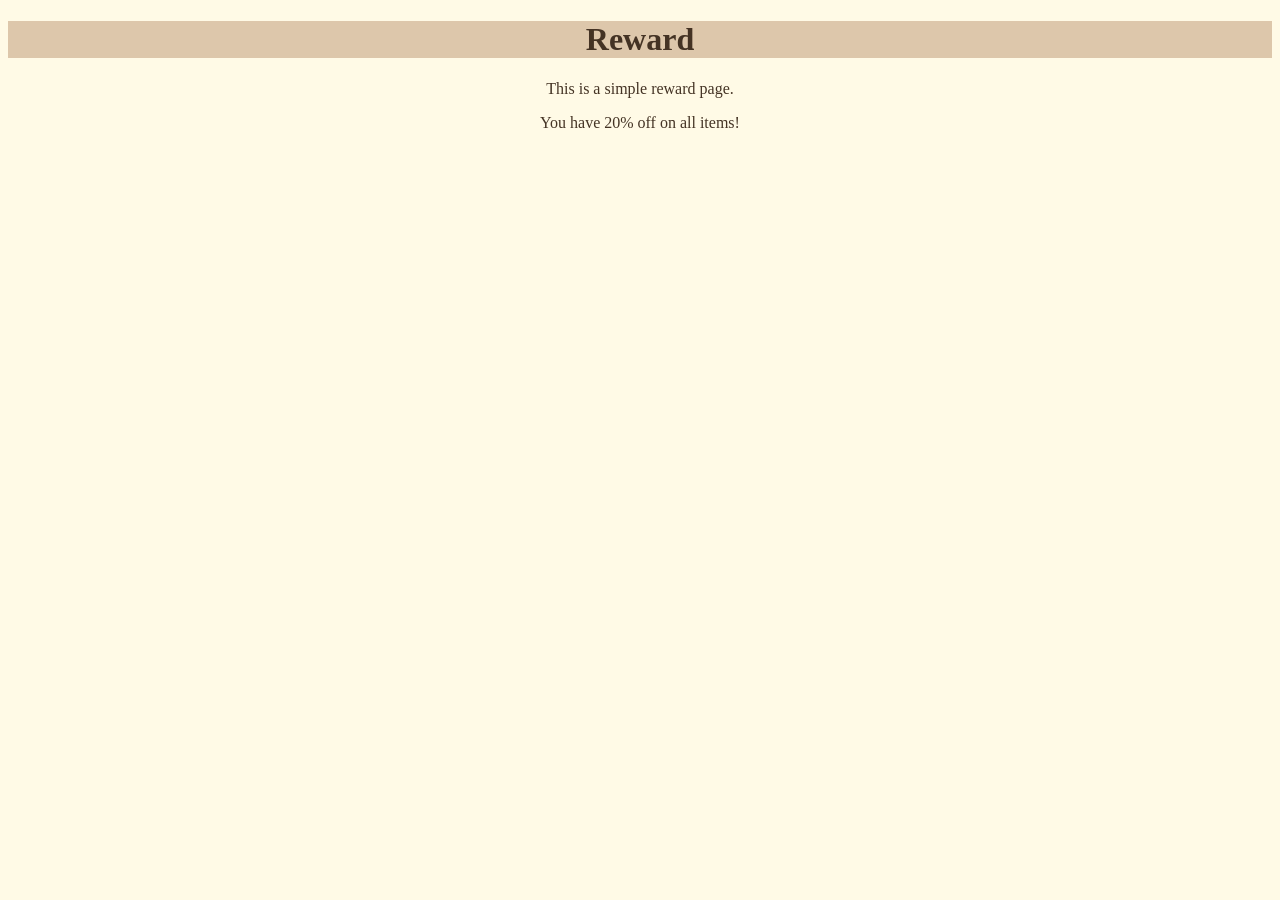
==== index.html @ c95d53cd "website start progress" ====
<!DOCTYPE html>
<html lang="en">
<head>
    <meta charset="UTF-8">
    <title>Reward</title>
    <link rel="stylesheet" href="style.css">

</head>
<body>
    <h1>Reward</h1>
    <p>This is a simple reward page.</p>
    <p id="rewardMessage">reward points</p>
</body>
<script src="script.js"></script>
---- style.css ----
body {
    height: 100%;
    color: rgb(68, 51, 36);
    background-color: rgb(255, 250, 230);
    text-align: center;
    justify-content: center;
    align-items: center;
}

h1{
    background-color: rgb(221, 199, 171);
}
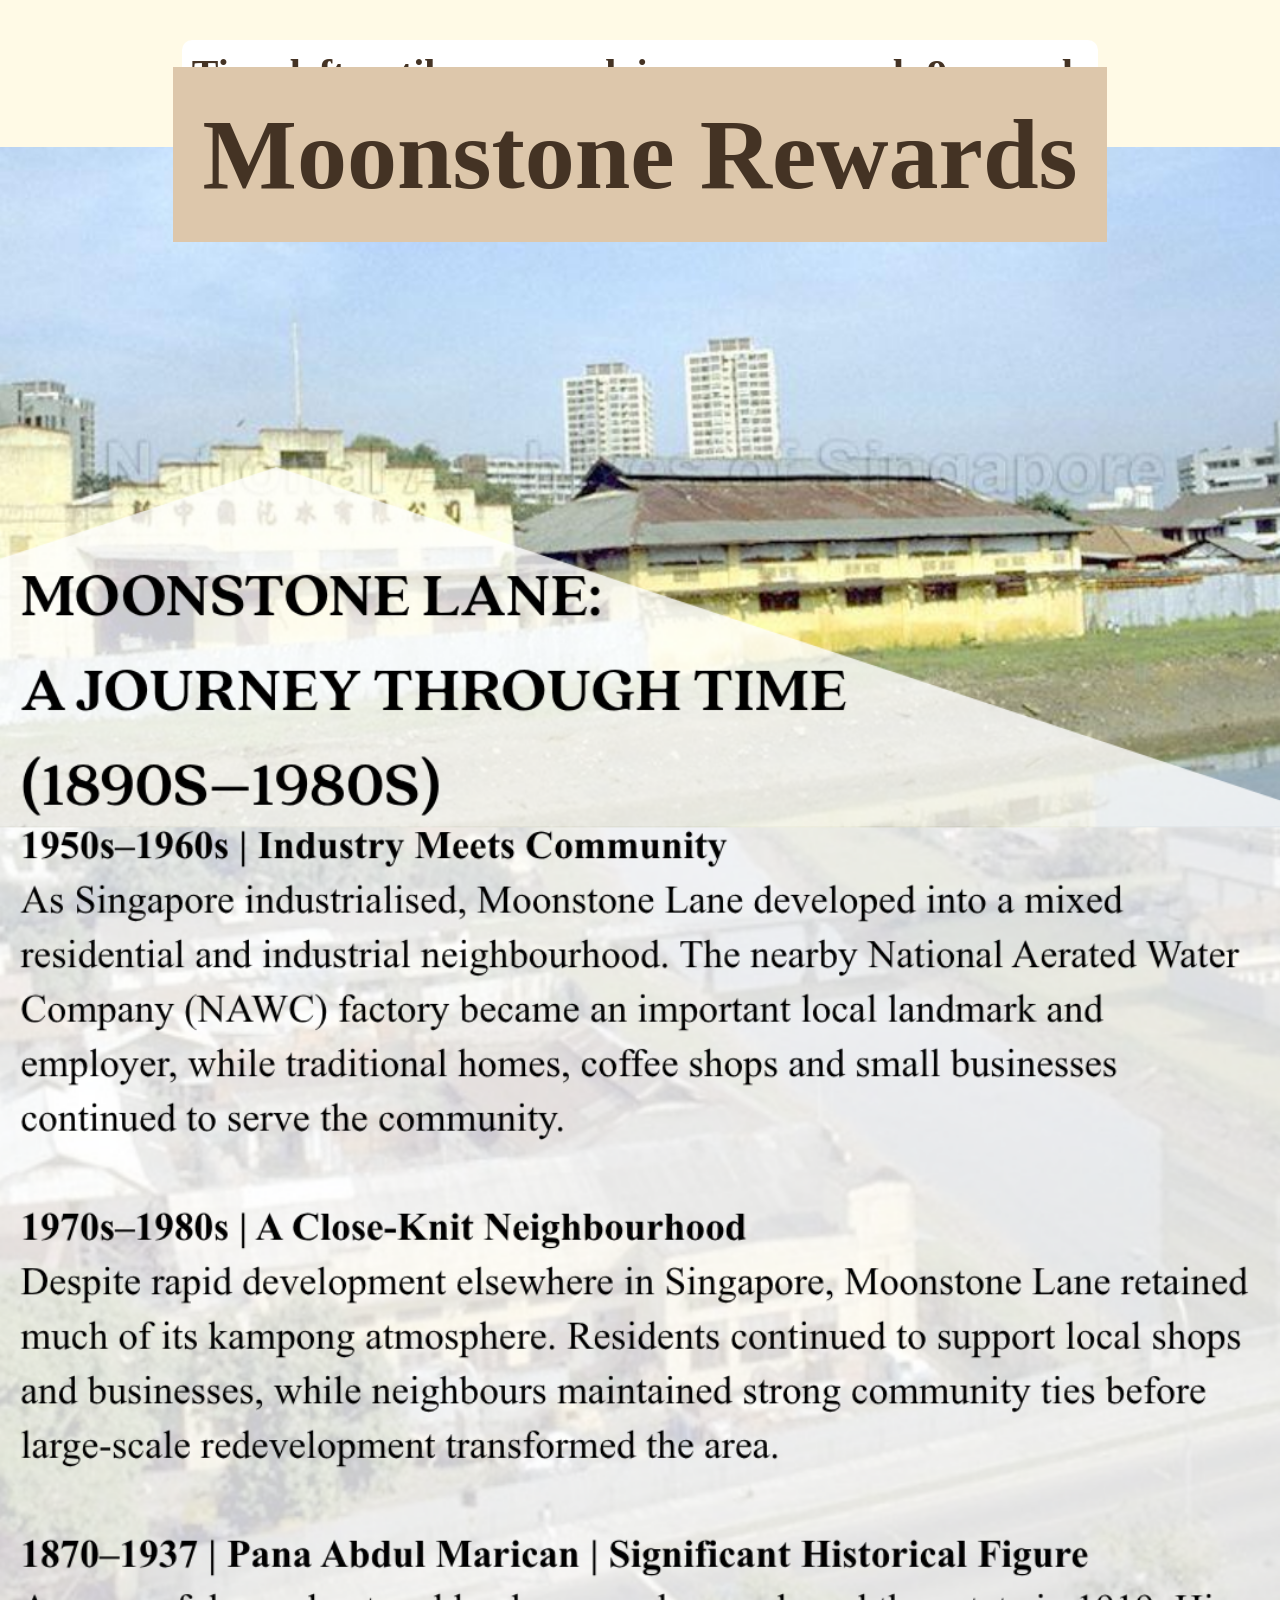
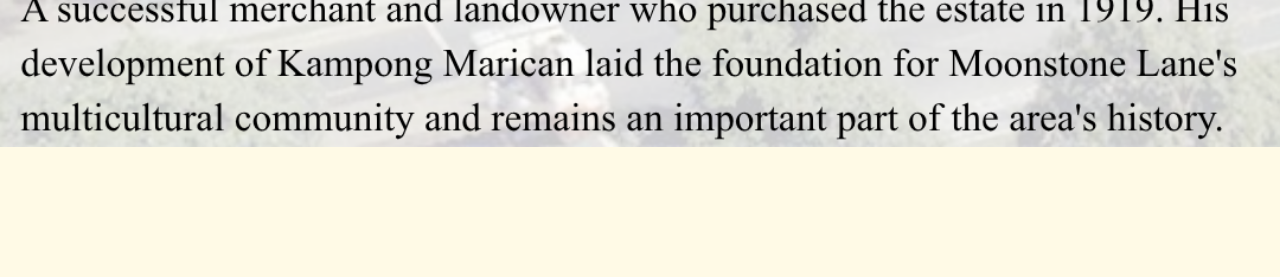
==== commit da9d5540: "renamed moonstone page to index" ====
--- a/index.html
+++ b/index.html
@@ -2,13 +2,16 @@
 <html lang="en">
 <head>
     <meta charset="UTF-8">
-    <title>Reward</title>
+    <title>Moonstone Rewards</title>
     <link rel="stylesheet" href="style.css">
 
 </head>
 <body>
-    <h1>Reward</h1>
-    <p>This is a simple reward page.</p>
-    <p id="rewardMessage">reward points</p>
+    <h1>Moonstone Rewards</h1>
+    <p id="timeLeft">Time left until you can claim your reward: </p>
+    <img id="moonstoneAd" src="posters/MoonstoneLane.png" alt="Moonstone" width=100% height=auto>
+    
+    <button id="claimRewardButton" style="display: none;">Claim Reward</button>
+    <p id="rewardMessage"></p>
 </body>
 <script src="script.js"></script>
--- a/style.css
+++ b/style.css
@@ -1,12 +1,44 @@
 body {
-    height: 100%;
+    display: flex;
+    flex-direction: column;
+    min-height: 100vh;
+    margin: 0;
     color: rgb(68, 51, 36);
     background-color: rgb(255, 250, 230);
     text-align: center;
     justify-content: center;
     align-items: center;
+    font-size: 50px;
 }
 
 h1{
     background-color: rgb(221, 199, 171);
+    padding: 30px;
+    position: fixed;
+    top: 0;
+}
+
+img {
+    max-width: 100%;
+    height: auto;
+    margin-bottom: 30px;
+}
+
+#claimRewardButton {
+    font-size: 40px;
+    font-weight: bold;
+    color: rgb(68, 51, 36);
+    border-radius: 10px;
+    background: #fff;
+    padding: 20px;
+    display: inline-block;
+}
+#timeLeft {
+    font-size: 40px;
+    font-weight: bold;
+    color: rgb(68, 51, 36);
+    border-radius: 10px;
+    background: #fff;
+    padding: 10px;
+    display: inline-block;
 }
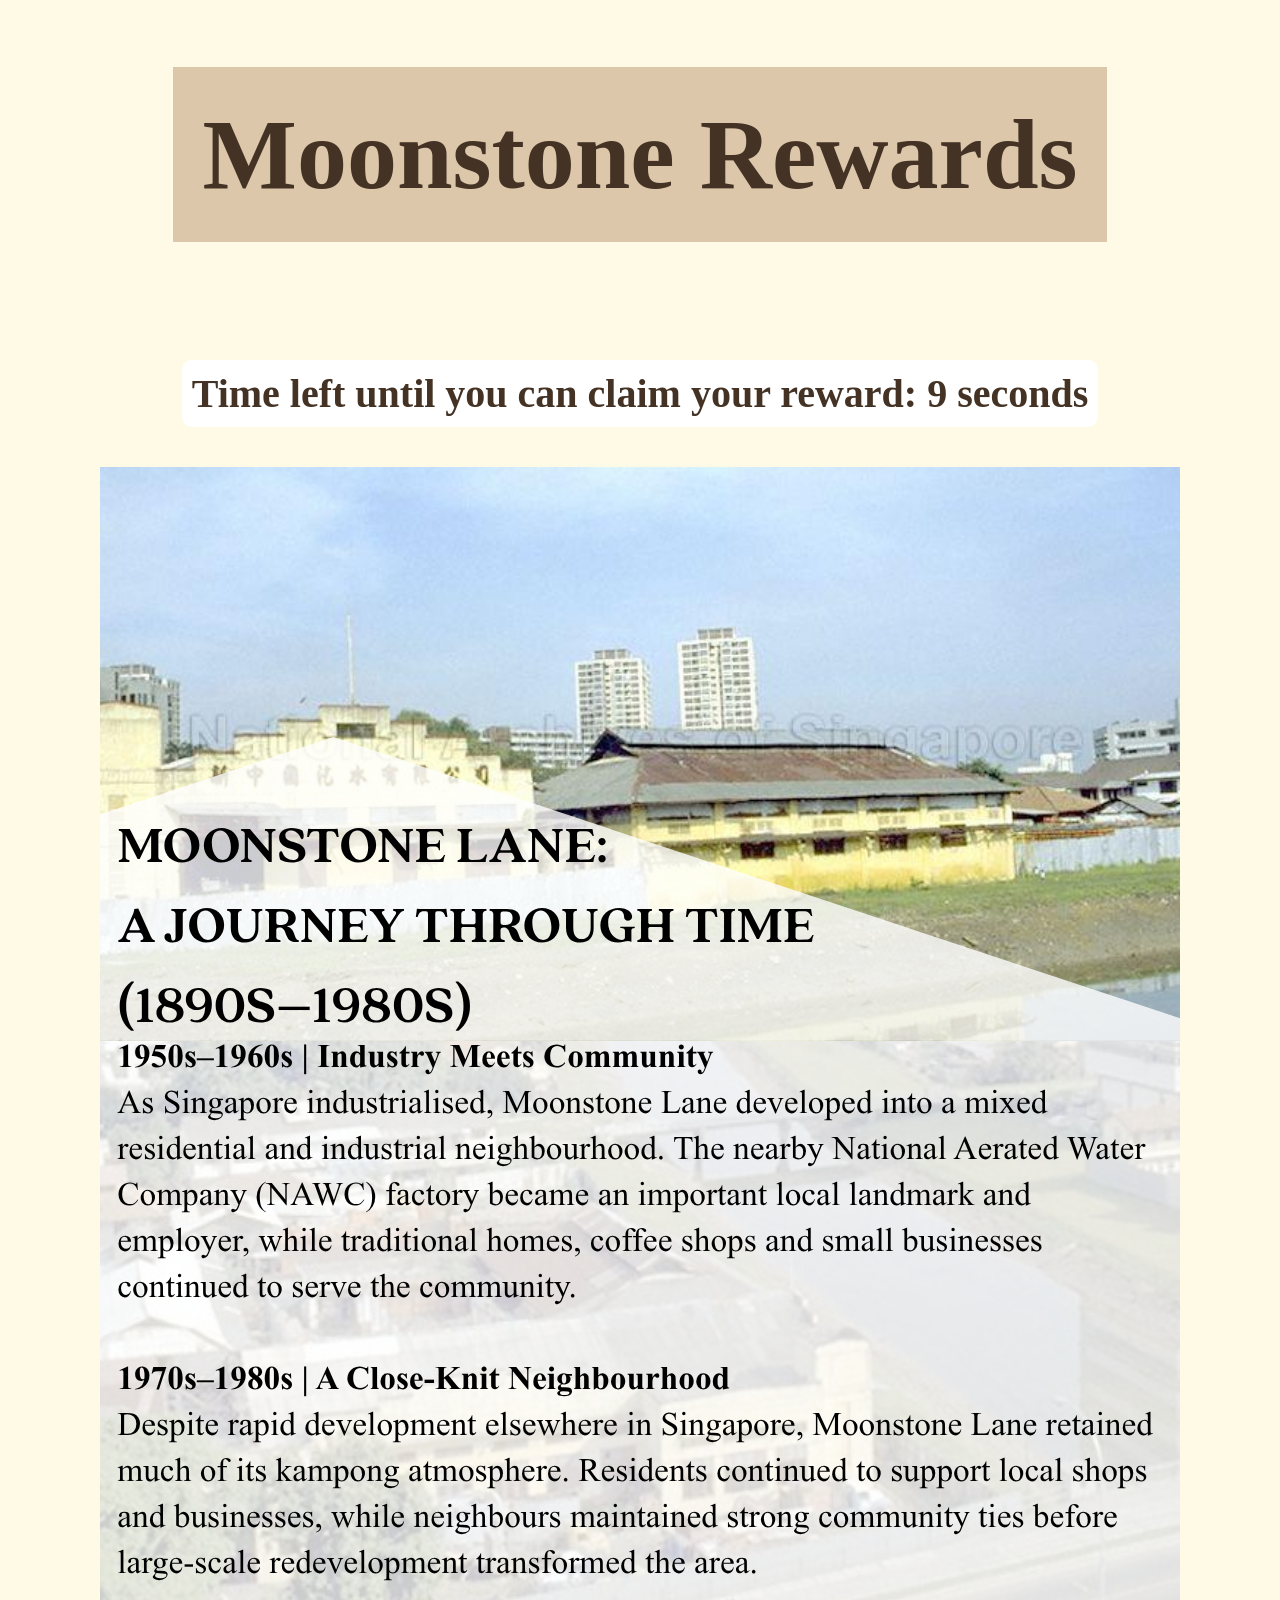
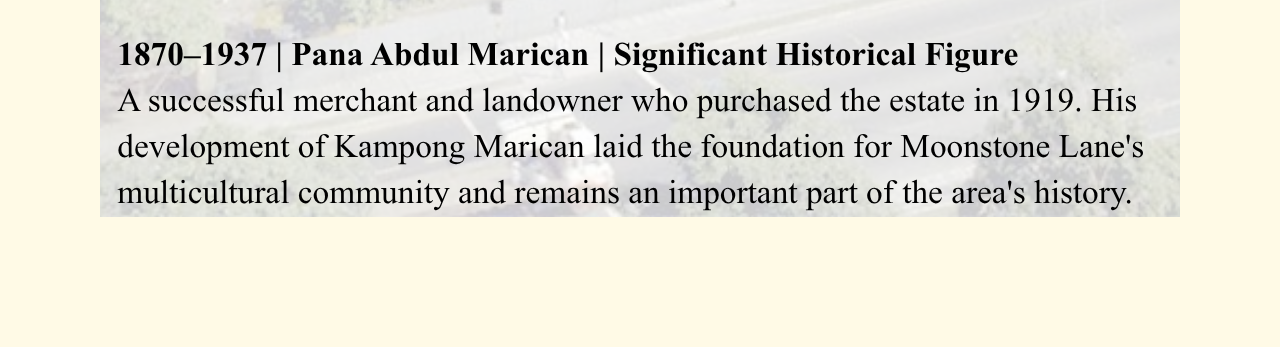
==== commit 8e1baec4: "fixed header blocking text" ====
--- a/index.html
+++ b/index.html
@@ -8,10 +8,13 @@
 </head>
 <body>
     <h1>Moonstone Rewards</h1>
-    <p id="timeLeft">Time left until you can claim your reward: </p>
-    <img id="moonstoneAd" src="posters/MoonstoneLane.png" alt="Moonstone" width=100% height=auto>
-    
-    <button id="claimRewardButton" style="display: none;">Claim Reward</button>
-    <p id="rewardMessage"></p>
+    <div id="rewardContainer">
+        <p id="timeLeft">Time left until you can claim your reward: </p>
+        <img id="moonstoneAd" src="posters/MoonstoneLane.png" alt="Moonstone" width=100% height=auto>
+        
+        <button id="claimRewardButton" style="display: none;">Claim Reward</button>
+        <p id="rewardMessage"></p>
+    </div>
+
 </body>
 <script src="script.js"></script>
--- a/style.css
+++ b/style.css
@@ -11,6 +11,13 @@
     font-size: 50px;
 }
 
+#rewardContainer {
+    margin-top: 25%;
+    display: flex;
+    flex-direction: column;
+    align-items: center;
+    justify-content: center;
+}
 h1{
     background-color: rgb(221, 199, 171);
     padding: 30px;
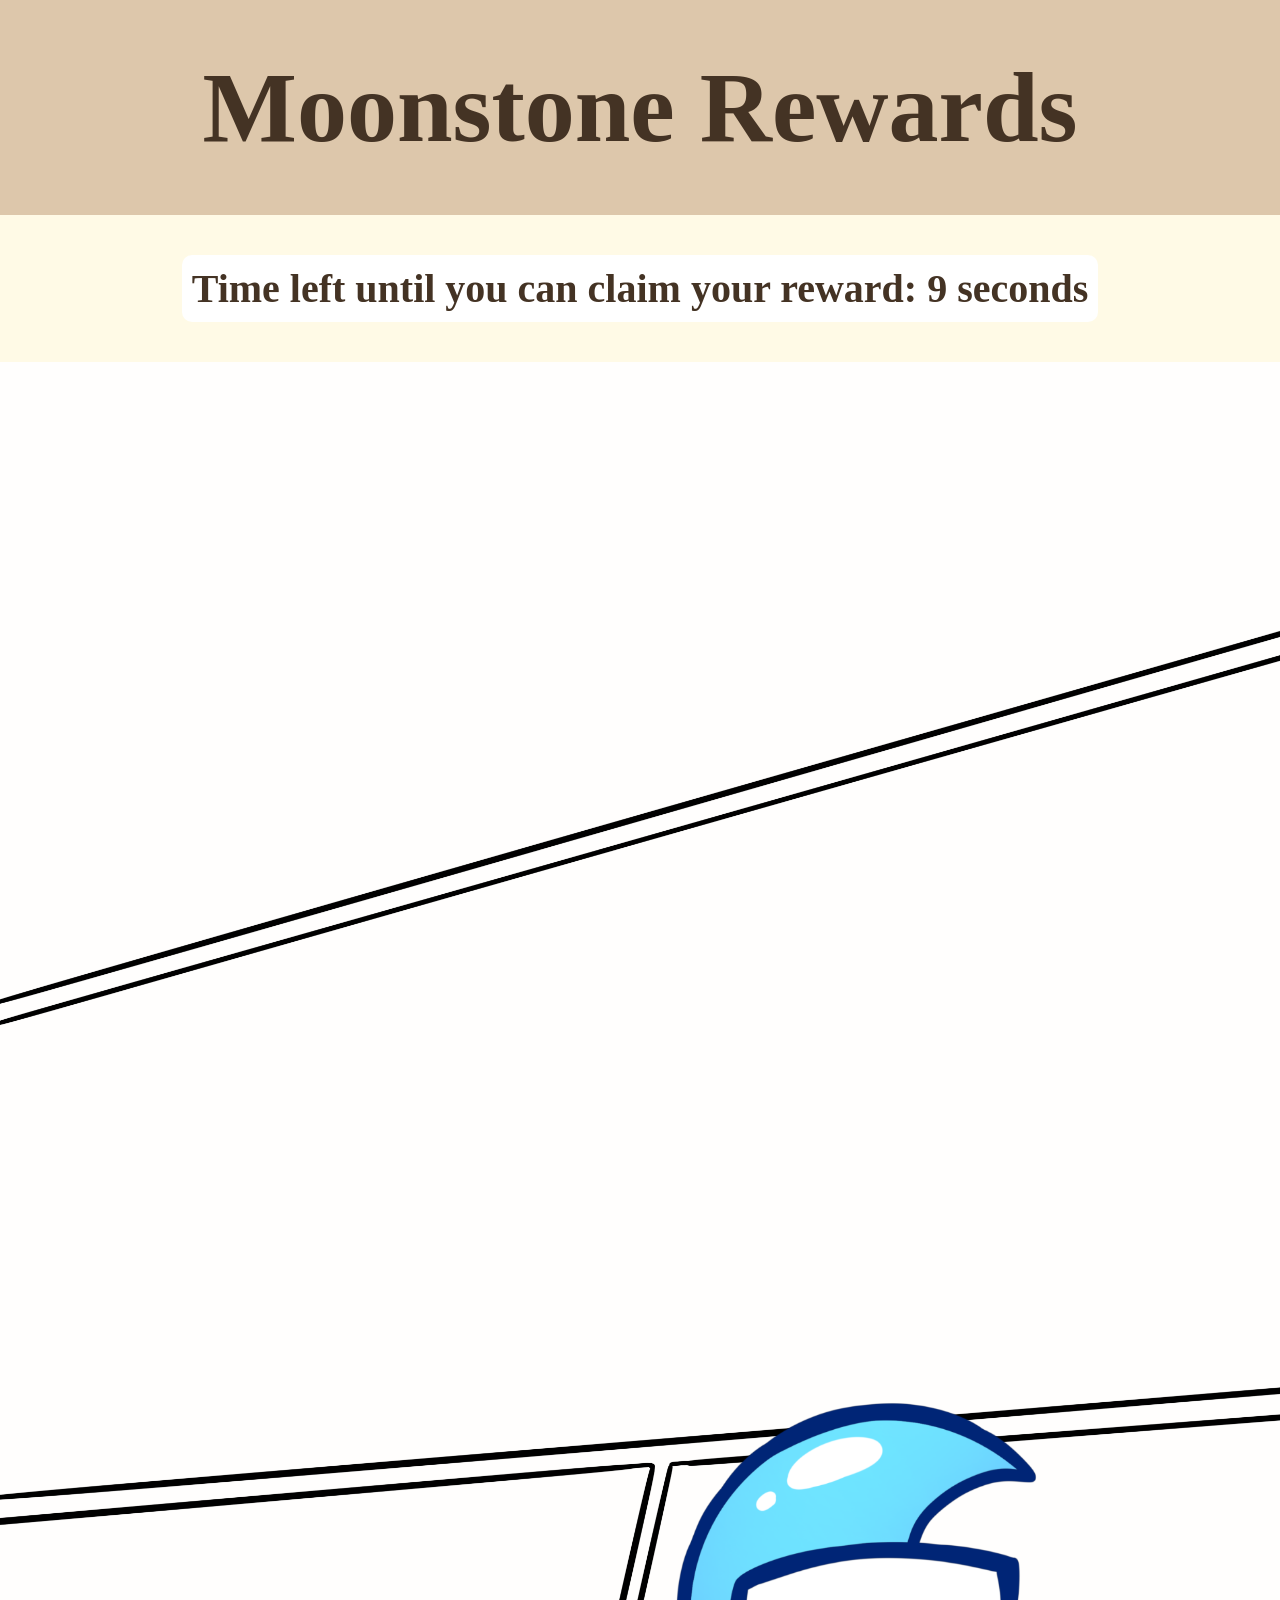
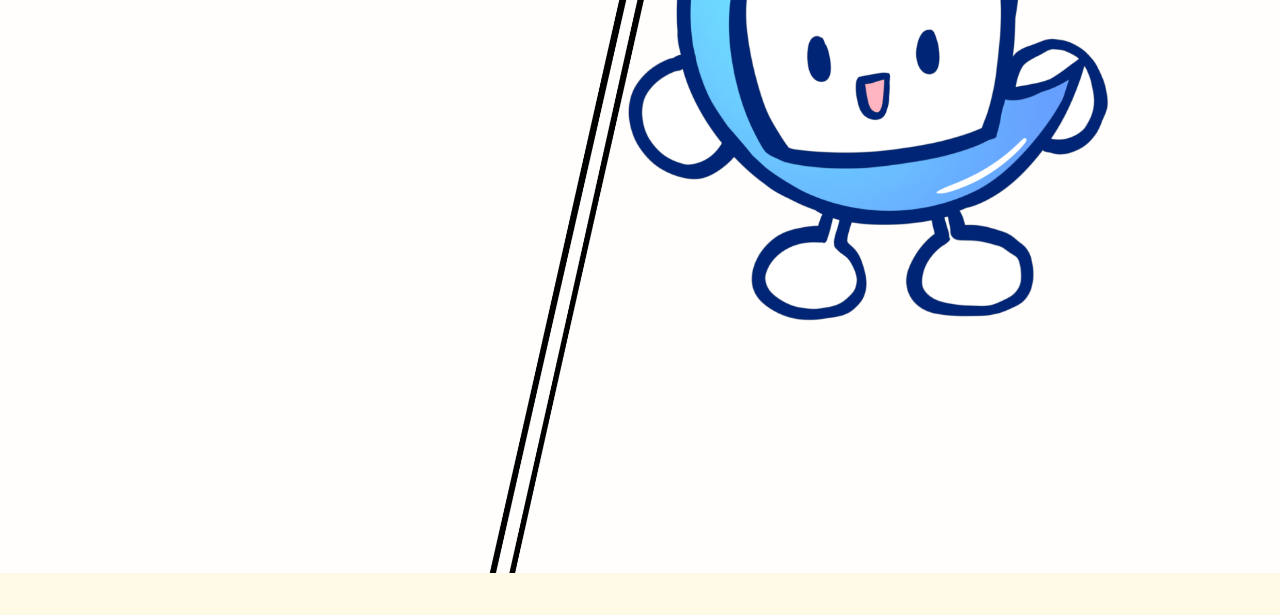
==== commit bc3a2649: "website interactivity added" ====
--- a/index.html
+++ b/index.html
@@ -10,10 +10,31 @@
     <h1>Moonstone Rewards</h1>
     <div id="rewardContainer">
         <p id="timeLeft">Time left until you can claim your reward: </p>
-        <img id="moonstoneAd" src="posters/MoonstoneLane.png" alt="Moonstone" width=100% height=auto>
         
+        <div id ="imageContainer">
+            <!-- Image Map Generated by http://www.image-map.net/ -->
+            <img src="images/bg.png" height=auto width=100% usemap="#image-map">
+
+            <map name="image-map">
+                <area id="info1"  alt="info1" title="info1" coords="-3,1,-3,1236,2477,522,2475,1,2359,-4,2188,1" shape="poly">
+                <area id="info2"  alt="info2" title="info2" coords="-3,1282,2477,575,2475,1991,-3,2196" shape="poly">
+                <area id="info3"  alt="info3" title="info3" coords="4,2248,1264,2136,949,3504,4,3508" shape="poly">
+            </map>
+        </div>
+        <div id="mascot">
+            <img src="images/moonstoneMas.png" alt="Mascot">
+        </div>
+        <div id="dialogueBox">
+            <p id="dialogueMessage"></p>
+        </div>
         <button id="claimRewardButton" style="display: none;">Claim Reward</button>
-        <p id="rewardMessage"></p>
+        <div id="rewards">
+            <img id="rewardImage" src="images/placeholder.png" alt="Reward Image">
+            <p></p>
+            <img id="rewardBarCode" src="images/barcode.png" alt="Reward Image 2" width=200% height=auto>
+            <p id="rewardMessage"></p>
+        </div>
+
     </div>
 
 </body>
--- a/style.css
+++ b/style.css
@@ -11,18 +11,15 @@
     font-size: 50px;
 }
 
-#rewardContainer {
-    margin-top: 25%;
-    display: flex;
-    flex-direction: column;
-    align-items: center;
-    justify-content: center;
-}
+
 h1{
     background-color: rgb(221, 199, 171);
-    padding: 30px;
-    position: fixed;
+    padding: 50px;
+    margin: 0;
+    width: 100%;
+    position: sticky;
     top: 0;
+    z-index: 10;
 }
 
 img {
@@ -48,4 +45,37 @@
     background: #fff;
     padding: 10px;
     display: inline-block;
-}+}
+
+#rewardContainer {
+    display: flex;
+    flex-direction: column;
+    align-items: center;
+    justify-content: center;
+}
+
+#rewards {
+    font-size: 40px;
+    font-weight: bold;
+    color: rgb(68, 51, 36);
+    border-radius: 10px;
+    display: inline-block;
+}
+
+#mascot {
+    position: absolute;
+    width: 500px;
+    height: auto;
+    transform: translate(45%,80%);
+}
+
+#dialogueBox {
+    position: absolute;
+    width: 500px;
+    height: auto;
+    transform: translate(35%,0%);
+    background-color: rgb(255, 255, 255);
+    padding: 20px;
+    border-radius: 10px;
+    border: 4px solid rgb(0, 0, 0);
+}
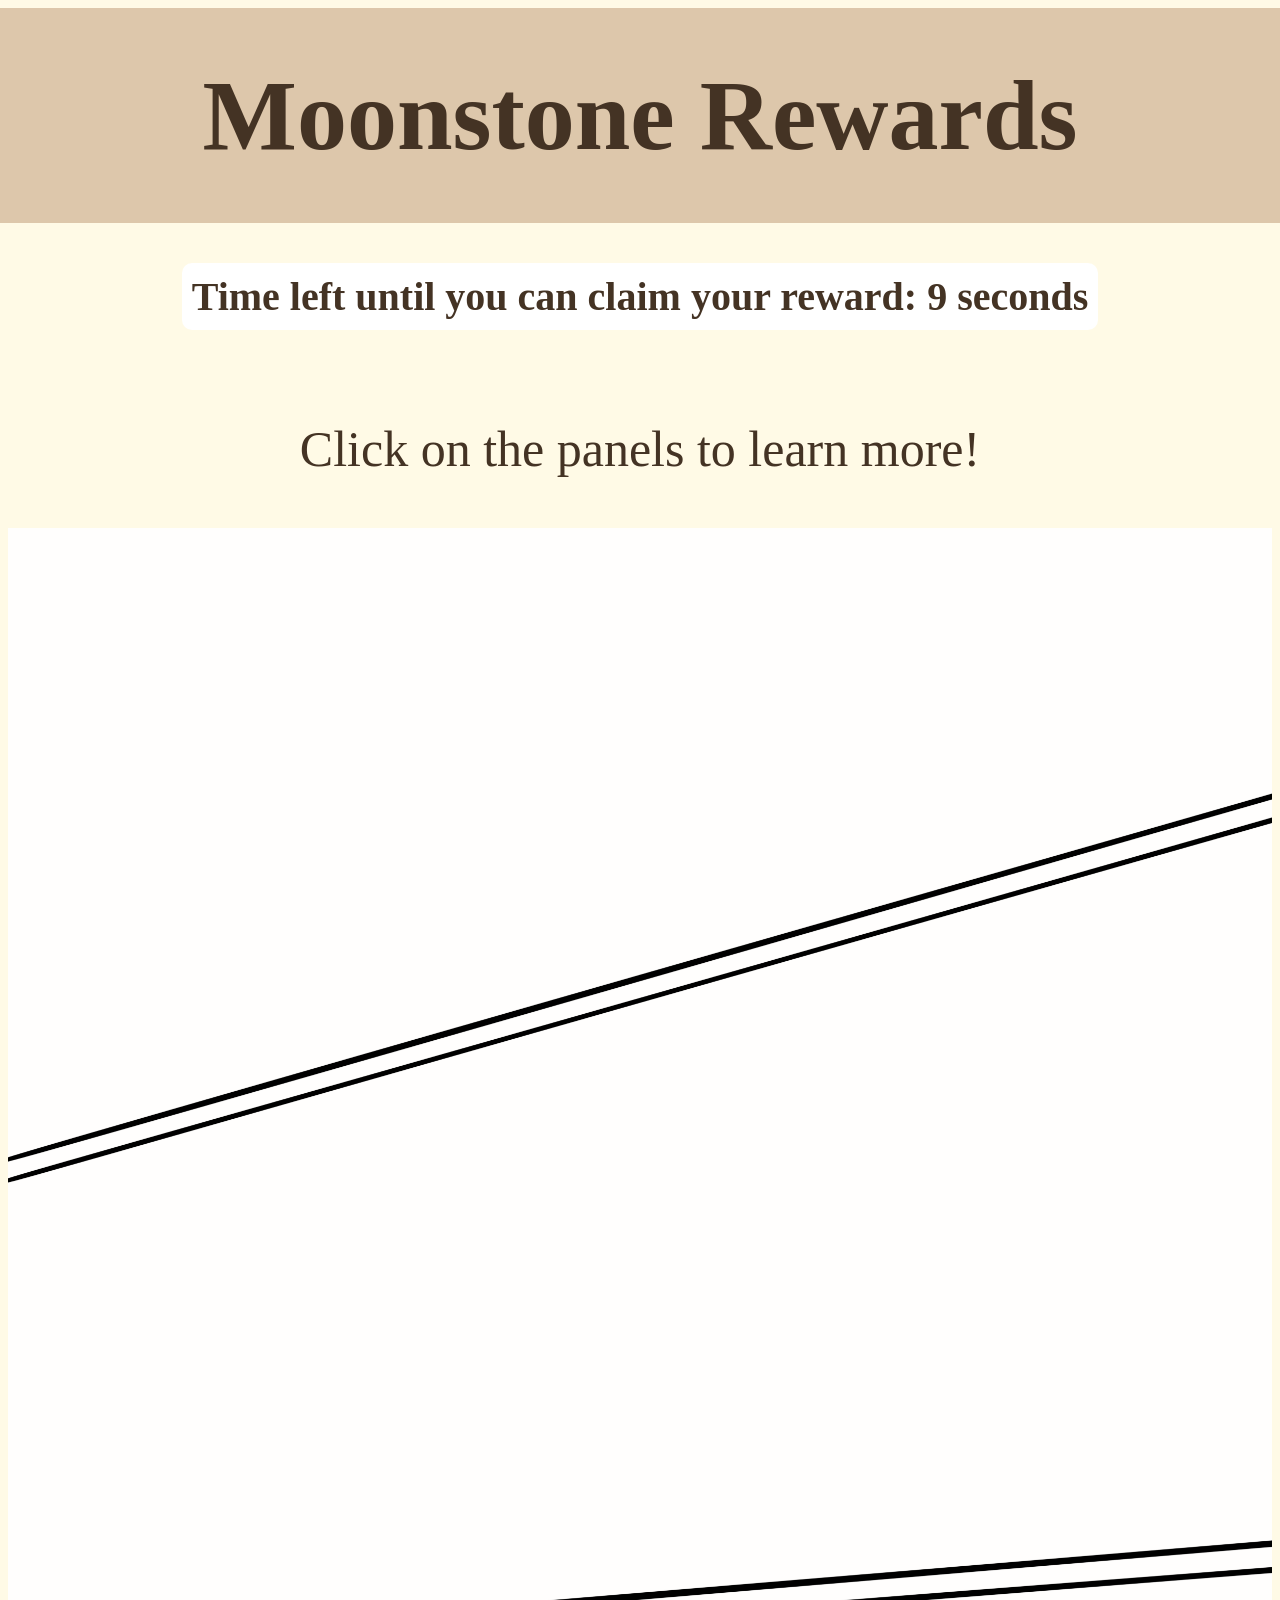
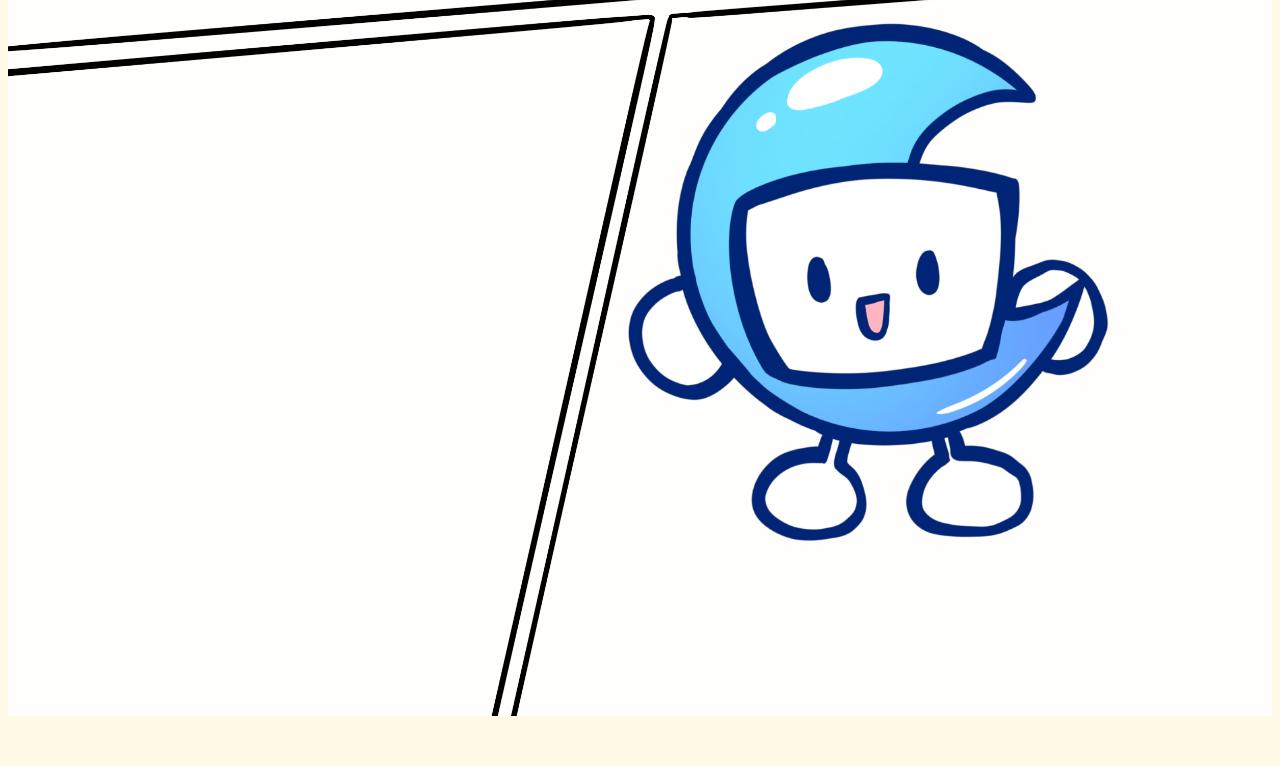
==== commit b4cd5038: "mild update" ====
--- a/index.html
+++ b/index.html
@@ -10,8 +10,18 @@
     <h1>Moonstone Rewards</h1>
     <div id="rewardContainer">
         <p id="timeLeft">Time left until you can claim your reward: </p>
+        <button id="claimRewardButton" style="display: none;">Claim Reward</button>
+        <div id="rewards">
+            <img id="rewardImage" src="images/placeholder.png" alt="Reward Image">
+            <p></p>
+            <img id="rewardBarCode" src="images/barcode.png" alt="Reward Image 2" width=200% height=auto>
+            <p id="rewardMessage"></p>
+        </div>
+
+        
         
         <div id ="imageContainer">
+            <p>Click on the panels to learn more!</p>
             <!-- Image Map Generated by http://www.image-map.net/ -->
             <img src="images/bg.png" height=auto width=100% usemap="#image-map">
 
@@ -27,13 +37,6 @@
         <div id="dialogueBox">
             <p id="dialogueMessage"></p>
         </div>
-        <button id="claimRewardButton" style="display: none;">Claim Reward</button>
-        <div id="rewards">
-            <img id="rewardImage" src="images/placeholder.png" alt="Reward Image">
-            <p></p>
-            <img id="rewardBarCode" src="images/barcode.png" alt="Reward Image 2" width=200% height=auto>
-            <p id="rewardMessage"></p>
-        </div>
 
     </div>
 
--- a/style.css
+++ b/style.css
@@ -2,7 +2,6 @@
     display: flex;
     flex-direction: column;
     min-height: 100vh;
-    margin: 0;
     color: rgb(68, 51, 36);
     background-color: rgb(255, 250, 230);
     text-align: center;
@@ -66,7 +65,7 @@
     position: absolute;
     width: 500px;
     height: auto;
-    transform: translate(45%,80%);
+    transform: translate(45%,105%);
 }
 
 #dialogueBox {
